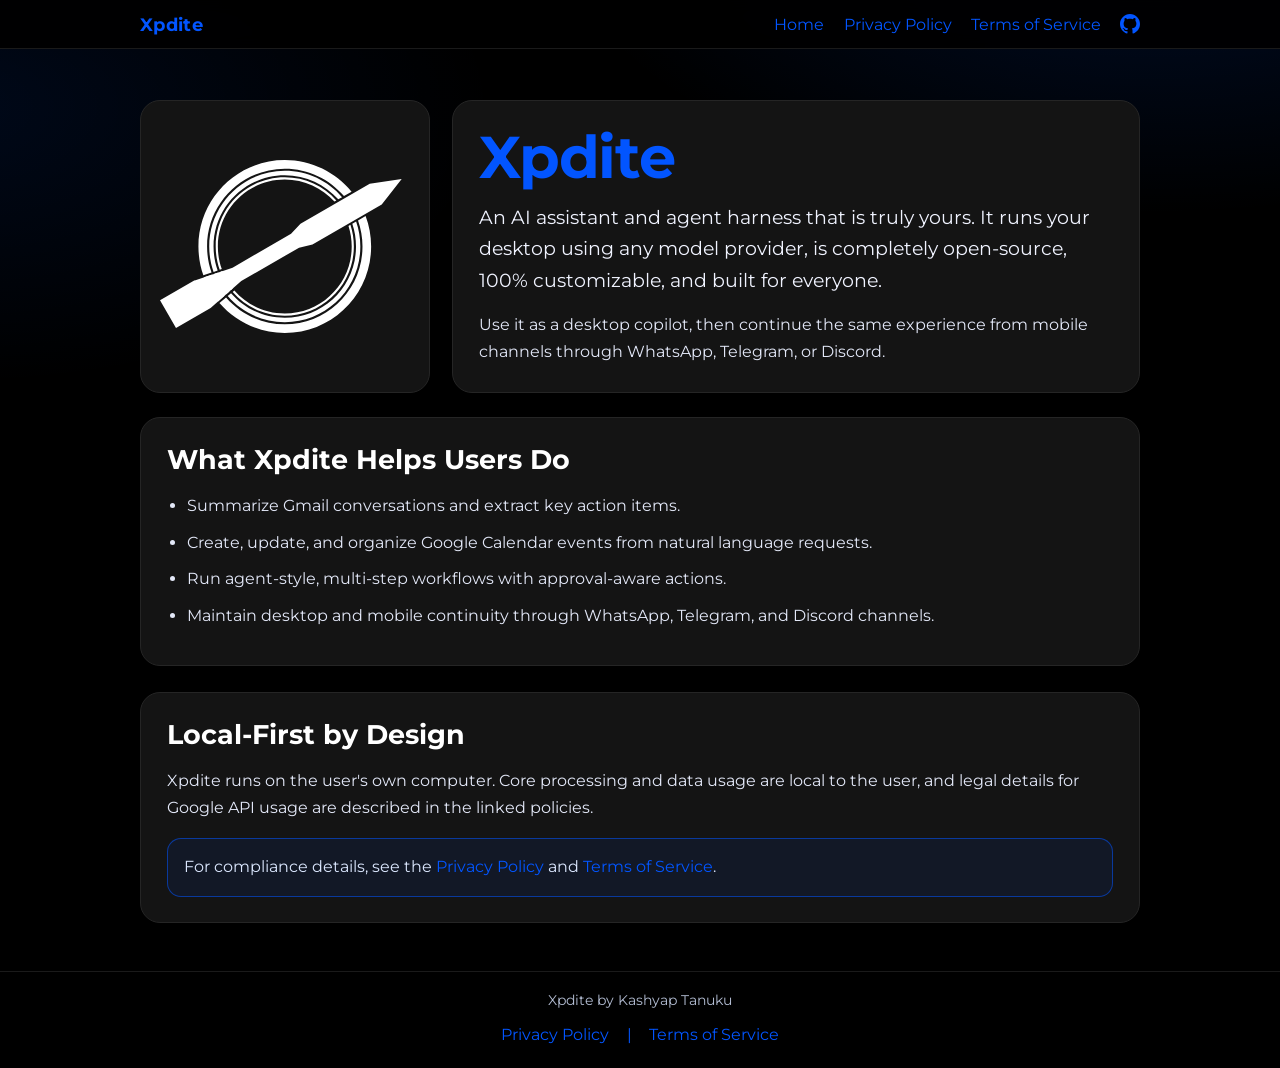
==== Xpdite/index.html @ 67a749cd "add: added xpdite landing page, privacy page, and tos page for google auth" ====
<!DOCTYPE html>
<html lang="en">
<head>
    <meta charset="UTF-8">
    <meta name="viewport" content="width=device-width, initial-scale=1.0">
    <meta name="description" content="Xpdite is an AI-powered desktop assistant and agent harness for Gmail summaries, Google Calendar scheduling, and local-first workflows.">
    <meta name="robots" content="index, follow">
    <title>Xpdite | Application Home Page</title>
    <link rel="icon" type="images/x-icon" href="../icons/kashPfpFit.png">
    <link href="https://fonts.googleapis.com/css2?family=Montserrat:wght@500;600;700&family=Open+Sans:wght@600&display=swap" rel="stylesheet">
    <link rel="stylesheet" href="../style.css">
    <link rel="stylesheet" href="./xpdite.css">
</head>
<body class="xpdite-body">
    <div class="xpdite-background">
        <header class="xpdite-topbar">
            <div class="xpdite-topbar-inner">
                <a class="xpdite-brand" href="/Xpdite">Xpdite</a>
                <nav class="xpdite-nav" aria-label="Xpdite legal navigation">
                    <a href="/Xpdite">Home</a>
                    <a href="/Xpdite/privacy">Privacy Policy</a>
                    <a href="/Xpdite/tos">Terms of Service</a>
                    <a class="xpdite-github-logo" href="https://github.com/KashyapTan/Xpdite" target="_blank">
                            <svg   width="120" height="120" viewBox="0 0 24 24" fill="none" xmlns="http://www.w3.org/2000/svg">
                                <path
                                id="github-logo" d="M12 0C5.374 0 0 5.373 0 12C0 17.302 3.438 21.8 8.207 23.387C8.806 23.498 9 23.126 9 22.81V20.576C5.662 21.302 4.967 19.16 4.967 19.16C4.421 17.773 3.634 17.404 3.634 17.404C2.545 16.659 3.717 16.675 3.717 16.675C4.922 16.759 5.556 17.912 5.556 17.912C6.626 19.746 8.363 19.216 9.048 18.909C9.155 18.134 9.466 17.604 9.81 17.305C7.145 17 4.343 15.971 4.343 11.374C4.343 10.063 4.812 8.993 5.579 8.153C5.455 7.85 5.044 6.629 5.696 4.977C5.696 4.977 6.704 4.655 8.997 6.207C9.954 5.941 10.98 5.808 12 5.803C13.02 5.808 14.047 5.941 15.006 6.207C17.297 4.655 18.303 4.977 18.303 4.977C18.956 6.63 18.545 7.851 18.421 8.153C19.191 8.993 19.656 10.064 19.656 11.374C19.656 15.983 16.849 16.998 14.177 17.295C14.607 17.667 15 18.397 15 19.517V22.81C15 23.129 15.192 23.504 15.801 23.386C20.566 21.797 24 17.3 24 12C24 5.373 18.627 0 12 0Z"
                                />
                            </svg>
                        </a>
                </nav>
            </div>
        </header>

        <main class="xpdite-shell">
            <section class="xpdite-hero" aria-labelledby="xpdite-title">
                <div class="xpdite-logo-card">
                    <img class="xpdite-logo" src="../icons/xpdite-logo-black-bg.svg" alt="Xpdite logo">
                </div>

                <article class="xpdite-card">
                    <h1 class="xpdite-title" id="xpdite-title">Xpdite</h1>
                    <p class="xpdite-subtitle">
                        An AI assistant and agent harness that is truly yours. 
                        It runs your desktop using any model provider, is completely open-source, 100% customizable, 
                        and built for everyone. 
                    </p>
                    <p class="xpdite-body-text">
                        Use it as a desktop copilot, then continue the same experience 
                        from mobile channels through WhatsApp, Telegram, or Discord.
                    </p>
                </article>
            </section>

            <section class="xpdite-card" aria-labelledby="features-title">
                <h2 class="xpdite-section-title" id="features-title">What Xpdite Helps Users Do</h2>
                <ul class="xpdite-list">
                    <li>Summarize Gmail conversations and extract key action items.</li>
                    <li>Create, update, and organize Google Calendar events from natural language requests.</li>
                    <li>Run agent-style, multi-step workflows with approval-aware actions.</li>
                    <li>Maintain desktop and mobile continuity through WhatsApp, Telegram, and Discord channels.</li>
                </ul>
            </section>

            <section class="xpdite-card" aria-labelledby="privacy-overview-title">
                <h2 class="xpdite-section-title" id="privacy-overview-title">Local-First by Design</h2>
                <p class="xpdite-body-text">
                    Xpdite runs on the user's own computer. Core processing and data usage are local to the user,
                    and legal details for Google API usage are described in the linked policies.
                </p>
                <p class="xpdite-note">
                    For compliance details, see the
                    <a class="xpdite-link" href="/Xpdite/privacy">Privacy Policy</a>
                    and
                    <a class="xpdite-link" href="/Xpdite/tos">Terms of Service</a>.
                </p>
            </section>
        </main>

        <footer class="xpdite-footer">
            <div class="xpdite-footer-inner">
                <span class="xpdite-footer-copy">Xpdite by Kashyap Tanuku</span>
                <div class="xpdite-footer-links">
                    <a href="/Xpdite/privacy">Privacy Policy</a>
                    <p class="xpdite-footer-divider">|</p>
                    <a href="/Xpdite/tos">Terms of Service</a>
                </div>
            </div>
        </footer>
    </div>
</body>
</html>
---- style.css ----
﻿:root{
    font-size: 16px;
    font-family: 'Montserrat', sans-serif;
    --blue: #0255FF;
    --purple: #682ae9;
    --bg-rgb: 14,18,18;
    --cont-hp: #0e1212;
    --transtion-time: 800ms;
    --skills-box-width: calc(100vw/4);
    --skills-box-height: calc(100vw/6);
}

body{
    height: 100vh;
    width: 100vw;
    margin:0;
    overflow-x: hidden;
}


/* firefox scroll bar*/
html{
    scrollbar-width: thin;
    scrollbar-color: var(--blue) var(--cont-hp);
}

/* other browsers scroll bar */
html::-webkit-scrollbar{
    width: 0.4166666666666667vw;
}
html::-webkit-scrollbar-thumb{
    background-color: var(--blue);
}
/* html::-webkit-scrollbar-thumb:hover{
    background-color: #0256ffdc;
} */
html::-webkit-scrollbar-track{
    background-color: var(--cont-hp);
}

p{
    margin: 0;
}

/* header */
.card-container{
    width: 100vw;
    height: 100vh;
}
header{
    display: block;
}

.header-bg {
    position: fixed;
    top: 0;
    left: 0;
    width: 100%;
    height: 3rem;
    z-index: 999;
    background-color: rgba(255,255,255,0.05);
}

.header-container{
    display: flex;
    align-items: center;
    justify-content: space-between;
    height: 3rem;
    margin: 0 auto;
    padding-left: 0.3vw;
    /* background-color: var(--cont-hp); */
    background-color: black;
}

.header-navbar {
    position: fixed;
    display: flex;
    align-items: center;
    margin: 0 auto;
    /* left: 76.7%; ORIGINAL LEFT*/
    right: 5em;
    transform: translateX(200%);
    transition: transform var(--transtion-time) ease-in, var(--transtion-time); 
}

.translate-right{
    transform: translateX(200%);
}

.translate-left{
    transform: translateX(0%);
}

ul{
    list-style: none;
}
.header-navbar{
    z-index: 999;
    opacity: 0;
}

.nav-elements{
    display: flex;
    align-items: center;
    justify-content: center;
    flex-direction: row;
    color: #0255FF;
    gap: 1.5em;
    padding: 0;
    margin: 0;
}

.nav-elements li a{
    position: relative;
    text-decoration: none;
    color: #0255FF;
    transition: color .4s ease-out;

}

.nav-elements li a:hover{
    color:#EEEEEE;
}

.logo-space{
    position: fixed;
    z-index: 999;
    margin-top: 0.1%;
}

.social-logos{
    margin-top: 1.5%;

}

.social-logos svg path{
    position: relative;
    fill: var(--blue);
    transition: fill .4s ease-out;
}

.social-logos:hover svg path {
    fill: #EEEEEE;
    transition: fill .4s ease-out;
}

img.kash-logo{
    width: 80px;
    height: 34.5px;
    display: block; 
}

img.menu-logo{
    margin-top: -13%;
    width: 34.5px;
    height: 34.5px;
    display: block;
    transition: var(--transtion-time);
    cursor: pointer;
}

.navbar-space{
    position: fixed;
    z-index: 999;
    margin-top: 0.35%;
    right:1vw;
}

.nav-link{
    cursor: pointer;
}

/* home page */
.homepage{
    height:100vh;
    width: 100vw;
    /* background-color: var(--cont-hp) */
    background-color: black;
}
.home-page-bg-image{
    position: absolute;
    width: 100vw;
    height: 100vh;
}

.intro-text{
    width: 100vw;
    height: 100vh;
    position: absolute;
    color:white;
    display: flex;
    justify-content: center;
    align-items:center;
    font-size: 5vw;
}

.intro-text-container{
    position: absolute;
    display: flex;
    flex-direction: column;
    align-items: center;
    width: fit-content;
    height: fit-content;
}

.full-stack-text{
    color: var(--blue)
}

/* page 1 */
.page-1{
    height: 100vh;
    width: 100vw;
    /* background-color: rgb(19, 19, 19); */
    background-color: black;
    display: flex;
    justify-content: center;
    align-items: center;
}

svg.turb{
    width: 100vw;
    height: 100vh;
    z-index: -1;
}

.displacement {
    filter: url(#displacementFilter);
}
.about-me-text-container{
    position: absolute;
    width: 80vw;
    height: 80vh;
    z-index: 1;
    container-type: inline-size;
    display: flex;
    align-items: center;
    justify-content: center;
}
.aboutme-text{
    color: white;
    font-size: 4.2cqi;
    text-wrap: balance;
}
.blue-text{
    color: var(--blue);
}

/* page 2 */
.container{
    display: flex;
    height: 100vh;
    width: 100vw;
    gap:4vmin;
    background-color: black;
}

section.card-holder-section{
    width: 50vw;
    padding: 5vw 1vw;
    display: block;
    display: flex;
    align-items: center;
}
section.card-holder-section-holder{
    width: 12vw;
    padding: 5vw 1vw;
    display: block;
    display: flex;
    align-items: center;
}

section.card-holder-section-holder svg{
    width: fit-content;
    height: 75vh;
}
section.card-holder-section-holder img{
    width: fit-content;
    height: 75vh;
}

section.card-holder-section svg{
    width: fit-content;
    height: 75vh;
}
section.card-holder-section > img{
    width: fit-content;
    height: 75vh;
}
.small-github-icon-link{
    width: 10px;
    height: 10px;
    align-self: flex-end;
}


.scroll-progress{
position: absolute;
width: 47vw;

}

.scroll-container{
    width: 100%;
    height: 3rem;
    position: absolute;
    display: flex;
    justify-content: center;
    align-items: center;
}

mask{
    width: 0;
}

section.projects-text{
    
    position: relative;
    color: white;
    font-size: 15vh;
    margin-right: 15vw;
    width: fit-content;
    display: flex;
    justify-content: center;
    flex-direction: column;
    text-align: left;
}
section.projects-text-2{
    position: relative;
    color: white;
    font-size: 15vh;
    margin-left: 50vw;
    width: fit-content;
    display: flex;
    justify-content: center;
    flex-direction: column;
    text-align: right;
}

span#explanation-text{
    position: relative;
    color: white;
    font-size: 2vh;
    padding-left: 12.5vw;
    opacity: 0.5;
}

    
span#word1{
    position: relative;
    padding-left: 12vw;
    
}

span#word2{
    position: relative;
    padding-left: 12vw;
    color:var(--blue);

}

/* page 3*/
/* .skills-page{
    height: 100vh;
    width: 100vw;
    background-color: black;
} */
.skills-page-container{
    display: flex;
    height: 100vh;
    width: 100vw;
    gap:4vmin;
    background-color: black;
}

.page-3{
    height: 100vh;
    width: 100vw;
    background-color: black;
}
.skills-page-text-container{
    position: absolute;
    width: 100%;
    height: 100%;
    display: flex;
    justify-content: center;
    align-items: center;
    flex-direction: column;
}
.skills-page-text-box{
    display: flex;
    flex-direction: row;
    justify-content: center;
    gap: 1vw;
    width: 40vw;
    font-size: 3.2vw;
    color: white;
    text-align: center;
}
.explore-text{
    color: white;
    font-size: 1vw;
    opacity: 0.5;
}
/* .top-positioned-text, .bottom-positioned-text {

    display: flex;
    justify-content: space-between;
    width: 80vw;
  }
.bottom-positioned-text{
    align-items: flex-end;
}
.top-left-text{
    width: fit-content;
    height: fit-content;
    color: white;
    padding-top: 2.8rem;
    font-size: 5rem;
}
.top-right-text{
    width: fit-content;
    height: fit-content;
    color: var(--blue);
    padding-top: 2.8rem;
    font-size: 5rem;

}
.bottom-left-text{
    width: fit-content;
    height: fit-content;
    color: var(--blue);
    font-size: 5rem;
    padding-bottom: 2.8rem;
}
.bottom-right-text{
    width: fit-content;
    height: fit-content;
    color: white;
    font-size: 5rem;
    padding-bottom: 2.8rem;
} */


.skills-container{
    /* padding-top: 3rem; */
    width: 100vw;
    height: 100vh;
    position: absolute;
}

.skills-header h1{
    margin-bottom: 1rem;
}
.skills-box{
    opacity: 1;
}

.front-end-skills{
    background-color: rgba(255, 255, 255, 0.95);
    position: absolute;
    width: var(--skills-box-width);
    height: var(--skills-box-height);
    top:calc((var(--skills-box-height)*0.03));
    left: calc(50vw - (var(--skills-box-width)/2));
    border-radius: 8px;
    display: flex;
    align-items: center;
    justify-content: center;
    opacity: 1;
    z-index: 6;
}
.front-end-skills-text{
    background-color: white;
    width: 95%;
    height: 93%;
    border-radius: 8px;
    display: flex;
    align-items: center;
    flex-direction: column;
}

.back-end-skills{
    background-color: rgba(255, 255, 255, 0.95);
    position: absolute;
    width: var(--skills-box-width);
    height: var(--skills-box-height);
    top: calc(50vh - (var(--skills-box-height)/2));
    left: calc(((var(--skills-box-width)*(0.1))));
    border-radius: 8px;
    display: flex;
    align-items: center;
    justify-content: center;
    opacity: 0.1;
}
.back-end-skills-text{
    background-color: white;
    width: 95%;
    height: 93%;
    border-radius: 8px;
    display: flex;
    align-items: center;
    flex-direction: column;
}
.data-management-api-skills{
    background-color: rgba(255, 255, 255, 0.95);
    position: absolute;
    width: var(--skills-box-width);
    height: var(--skills-box-height);
    top: calc(50vh - (var(--skills-box-height)/2));
    left: calc(100vw - (var(--skills-box-width)*1.1));
    border-radius: 8px;
    display: flex;
    align-items: center;
    justify-content: center;
    opacity: 0.1;
}
.data-management-api-skills-text{
    background-color: white;
    width: 95%;
    height: 93%;
    border-radius: 8px;
    display: flex;
    align-items: center;
    flex-direction: column;
}
.functional-skills{
    background-color: rgba(255, 255, 255, 0.95);
    position: absolute;
    width: var(--skills-box-width);
    height: var(--skills-box-height);
    top:calc(100vh - (var(--skills-box-height)*1.03));
    left: calc(50vw - (var(--skills-box-width)/2));
    /* left: 37.5vw; */
    border-radius: 8px;
    display: flex;
    align-items: center;
    justify-content: center;
    opacity: 0.1;
}
.dev-tools-text{
    background-color: white;
    width: 95%;
    height: 93%;
    border-radius: 8px;
    display: flex;
    align-items: center;
    flex-direction: column;
}


.text-container{
    display: flex;
    flex-direction: row;
    justify-content: space-around;
    width: 100%;
}
.list-of-front-end-skills-1,
.list-of-back-end-skills-1,
.list-of-data-api-1,
.list-of-tools-1,
.list-of-front-end-skills-2,
.list-of-back-end-skills-2,
.list-of-data-api-2,
.list-of-tools-2{
    margin: 0;
    padding: 0;
}
.list-of-front-end-skills-1 li,
.list-of-back-end-skills-1  li,
.list-of-data-api-1  li,
.list-of-tools-1  li,
.list-of-front-end-skills-2  li,
.list-of-back-end-skills-2  li,
.list-of-data-api-2  li,
.list-of-tools-2  li{
    padding: 0.7rem;
}


/* page 4 */
.page-4{
    height: 100vh;
    width: 100vw;
    background-color: white;
    display: flex;
    align-items: center;
    justify-content: left;
    margin: 0;
    padding: 0;
    overflow: hidden;
}

form{
    /* background: #1B1C24; */
    background: black;
    display: flex;
    flex-direction: column;
    justify-content: center;
    height: 100vh;
    width: 60vw;
    margin: 0;
    padding: 0 10%;
    box-sizing: border-box;
}

form h1{
    margin: 0;
    padding: 0;
    color: white;
    margin-bottom: 30px;
    font-size: clamp(40px, 5vw, 60px);
}

form input, form textarea{
    border: 0;
    margin: 10px 0;
    padding: 20px 0;
    outline: none;
    background:none;
    padding-left: 3px;
    font-size: 16px;
    border-bottom: 1px solid white;
    width: 100%;
}

form input#name, form input#email, form textarea#message{
    font-family: 'Montserrat', sans-serif;
    color: rgba(255, 255, 255, 0.75)

}

form input::placeholder{
    font-family: 'Montserrat', sans-serif;
    color: rgb(170, 170, 170);

}

form textarea::placeholder{
    font-family: 'Montserrat', sans-serif;
    color: rgb(170, 170, 170);
}

form button{
    padding: 15px;
    color: white;
    background-color: var(--blue);
    font-size: 18px;
    font-family: 'Montserrat', sans-serif;
    border: 0;
    outline: none;
    cursor: pointer;
    width: min(200px, 100%);
    margin-top: 20px;
}



/* .dialog-text{
    position: relative;
    margin-left: 5px;
    padding: 0;
    width: 115px;
    pointer-events: none;
    color: var(--blue);
    border: 0;
    background: none;
    opacity: 0.5;
    transition: 600ms;
}
.email-image{
    display: flex;
}

.email-image:hover{
    cursor: pointer;
} */
/* ... other styles ... */



.dialog-text {
    position: absolute;
    margin-left: 5px;
    padding: 0;
    width: 115px;
    pointer-events: none;
    color: var(--blue);
    border: 0;
    background: none;
    opacity: 0.5;
    transition: 800ms;
    top: 50px;
    left: calc(100% + 5px);
    pointer-events: none;
}

.email-image {
    display: flex;
}

.email-image:hover{
    cursor: pointer;
} 
.social-icon-track-container {
    width: 40vw;
    height: 100vh;
    display: flex;
    flex-direction: row;
    align-items: center;
    justify-content: center;
    gap: 9vw;
    position: relative;
    overflow: hidden;
}

.social-images {
    display: flex;
    align-items: center;
    justify-content: center;
    width: fit-content;
    height: 100%;
}

.socials-bg-text {
    writing-mode: vertical-rl;
    transform: rotate(180deg);
    font-size: clamp(180px, 18vh, 22vh);
    letter-spacing: 0.5rem;
    color: #EEEEEE;
    white-space: nowrap;
    display: block;
    line-height: 1;
    text-align: center;
}

li.social-icons {
    position: relative;
    width: clamp(140px, 8vw, 140px);
    z-index: 2;
    transition: transform 0.3s ease;
}

li.social-icons:hover {
    transform: scale(1.1);
}

li.social-icons svg {
    width: 100%;
    height: auto;
}

.social-icon-track {
    display: flex;
    flex-direction: column;
    gap: 9vh;
    padding: 0;
    margin: 0;
    z-index: 2;
    list-style: none;
    align-items: center;
}





/* Portfolio Card Styles */
:root {
    --card-bg: #141414;
    --card-text-white: #ffffff;
    --card-text-dim: #aaaaaa;
}

.card {
    width: 480px;
    min-height: 720px;
    background-color: var(--card-bg);
    color: var(--card-text-white);
    padding: 45px 20px 45px 20px;
    border-radius: 24px;
    display: flex;
    flex-direction: column;
    box-sizing: border-box;
    border: 1px solid #252525;
}
.company-header {
    font-size: 33px; 
    font-weight: 700;
    margin-bottom: 8px;
    text-transform: uppercase;
    letter-spacing: -1.5px;
    line-height: 1.1;
    color: var(--blue);
}

.role-subtitle {
    font-size: 22px; 
    font-weight: 400;
    margin: 0 0 30px 0;
    color: var(--card-text-dim);
    text-transform: uppercase;
    letter-spacing: 2px;
}

.mission-statement {
    font-size: 20px;
    line-height: 1.4;
    margin-bottom: 30px;
    color: var(--card-text-white);
    font-weight: 500;
}

.tech-list {
    list-style: none;
    padding: 0 !important;
    margin: 0 0 30px 0;
    font-size: 18px;
    line-height: 1.6;
    color: #efefef;
    flex-grow: 1; 
}

.tech-list li {
    position: relative;
    padding-left: 22px;
    margin-bottom: 8px;
}

.tech-list li::before {
    content: "•";
    position: absolute;
    left: 0;
    color: var(--card-text-dim);
}

.footer-icons {
    display: flex;
    gap: 32px;
    margin-top: auto; 
    align-items: center;
    justify-content: center;
    height: 60px;
    flex-wrap: wrap;
}

.icon-svg {
    width: 45px;
    height: 45px;
    object-fit: contain;
}


/* Skills Grid Styles */
.tech-grid {
    display: grid;
    grid-template-columns: 1fr 1fr;
    margin-top: 15px;
    list-style: none;
    padding: 0;
    flex-grow: 1;
    width: 100%;
    align-content: space-between;
}

.tech-grid-item {
    display: flex;
    align-items: center;
    /* justify-content: space-between; */
    gap: 15px;
    width: 100%;
    padding: 0 5px;
    font-size: 21px;
    color: var(--card-text-white);
    font-weight: 500;
    box-sizing: border-box;
}

.tech-grid-icon {
    width: 35px;
    height: 35px;
    object-fit: contain;
    flex-shrink: 0;
}
.skills-page .company-header {
    text-transform: none !important;
    letter-spacing: -1px !important;
    font-size: 50px !important;
    margin-bottom: 25px !important;
}

@media (max-width: 1024px) {
    .page-4 {
        flex-direction: column;
        justify-content: flex-start;
        height: auto;
        min-height: 100vh;
    }
    form {
        width: 100vw;
        height: auto;
        padding: 80px 10%;
    }
    .social-icon-track-container {
        width: 100vw;
        height: auto;
        padding: 80px 0;
        min-height: 300px;
    }
    .social-icon-track {
        flex-direction: row;
        justify-content: center;
        gap: 40px;
        flex-wrap: wrap;
    }
    li.social-icons {
        width: 60px;
    }
    .socials-bg-text {
        font-size: 15vw;
        transform: none;
        writing-mode: horizontal-tb;
        position: relative;
        margin-bottom: 30px;
    }
    .social-images {
        position: relative;
        height: auto;
        flex-direction: column;
    }
    .social-icon-track-container {
        flex-direction: column;
    }
}
---- Xpdite/xpdite.css ----
/* Shared styles for the Xpdite compliance pages */

:root {
    --xpdite-surface: #141414;
    --xpdite-surface-soft: #0e1212;
    --xpdite-border: #252525;
    --xpdite-text: #ffffff;
    --xpdite-text-dim: #b3bdd3;
}

body.xpdite-body {
    margin: 0;
    width: 100%;
    height: auto;
    min-height: 100vh;
    color: var(--xpdite-text);
    background-color: #000000;
    font-family: 'Montserrat', sans-serif;
}

.xpdite-body *,
.xpdite-body *::before,
.xpdite-body *::after {
    box-sizing: border-box;
}

.xpdite-background {
    min-height: 100vh;
    width: 100%;
    background:
        radial-gradient(1000px 500px at 90% -8%, rgba(2, 85, 255, 0.16), rgba(2, 85, 255, 0) 60%),
        radial-gradient(900px 450px at -5% 10%, rgba(2, 85, 255, 0.1), rgba(2, 85, 255, 0) 62%),
        #000000;
}

.xpdite-topbar {
    position: sticky;
    top: 0;
    z-index: 1000;
    border-bottom: 1px solid #1a1a1a;
    background-color: rgba(0, 0, 0, 0.9);
    backdrop-filter: blur(8px);
}

.xpdite-topbar-inner {
    max-width: 1040px;
    margin: 0 auto;
    min-height: 3rem;
    padding: 0.65rem 1.25rem;
    display: flex;
    align-items: center;
    justify-content: space-between;
    gap: 1rem;
}

.xpdite-brand {
    color: var(--blue);
    font-size: 1.12rem;
    font-weight: 700;
    text-decoration: none;
    letter-spacing: 0.02em;
}

.xpdite-nav {
    display: flex;
    align-items: center;
    gap: 1.2rem;
    flex-wrap: wrap;
    justify-content: flex-end;
}

.xpdite-nav a,
.xpdite-footer-links a,
.xpdite-link {
    color: var(--blue);
    text-decoration: none;
    transition: color 0.25s ease;
}

.xpdite-nav a:hover,
.xpdite-footer-links a:hover,
.xpdite-link:hover {
    color: #eeeeee;
}

.xpdite-shell {
    max-width: 1040px;
    margin: 0 auto;
    padding: 3.2rem 1.25rem 2.5rem;
    display: flex;
    flex-direction: column;
    gap: 1.5rem;
}

.xpdite-hero {
    display: grid;
    grid-template-columns: minmax(0, 1fr);
    gap: 1.4rem;
    align-items: stretch;
}

.xpdite-logo-card,
.xpdite-card,
.xpdite-legal-card {
    background-color: var(--xpdite-surface);
    border: 1px solid var(--xpdite-border);
    border-radius: 20px;
}

.xpdite-logo-card {
    display: flex;
    align-items: center;
    justify-content: center;
    padding: 1.2rem;
}

.xpdite-logo {
    width: min(100%, 250px);
    height: auto;
}

.xpdite-card,
.xpdite-legal-card {
    padding: 1.6rem;
}

.xpdite-eyebrow {
    margin: 0 0 0.6rem;
    color: var(--xpdite-text-dim);
    font-size: 0.92rem;
    letter-spacing: 0.03em;
    text-transform: uppercase;
}

.xpdite-title {
    margin: 0;
    color: var(--blue);
    font-size: clamp(2rem, 6vw, 3.7rem);
    line-height: 1.02;
    letter-spacing: -0.02em;
}

.xpdite-subtitle {
    margin: 0.9rem 0 0;
    color: #f0f3ff;
    font-size: clamp(1rem, 2.2vw, 1.2rem);
    line-height: 1.65;
}

.xpdite-section-title {
    margin: 0;
    font-size: clamp(1.2rem, 3vw, 1.7rem);
    line-height: 1.25;
    color: #ffffff;
}

.xpdite-body-text {
    margin: 0.9rem 0 0;
    color: #e3e8f8;
    line-height: 1.72;
}

.xpdite-list {
    margin: 1rem 0 0;
    padding-left: 1.3rem;
    list-style: disc;
    color: #e3e8f8;
}

.xpdite-list li {
    margin: 0.65rem 0;
    line-height: 1.64;
}

.xpdite-note {
    margin-top: 1rem;
    padding: 0.95rem 1rem;
    border-radius: 14px;
    border: 1px solid rgba(2, 85, 255, 0.55);
    background-color: rgba(2, 85, 255, 0.08);
    color: #dce8ff;
    line-height: 1.65;
}

.xpdite-policy-callout {
    margin: 1rem 0 0;
    border-left: 3px solid var(--blue);
    padding: 0.2rem 0 0.2rem 0.95rem;
    color: #e5ecff;
    line-height: 1.7;
}

.xpdite-license-text {
    margin: 1rem 0 0;
    white-space: pre-wrap;
    word-break: break-word;
    color: #e3e8f8;
    line-height: 1.72;
    font-family: 'Montserrat', sans-serif;
}

.xpdite-legal-card + .xpdite-legal-card,
.xpdite-card + .xpdite-card {
    margin-top: 0.1rem;
}

.xpdite-footer {
    border-top: 1px solid #1a1a1a;
    margin-top: 0.5rem;
}

.xpdite-footer-inner {
    max-width: 1040px;
    margin: 0 auto;
    padding: 1.15rem 1.25rem 1.5rem;
    display: flex;
    flex-direction: column;
    align-items: center;
    justify-content: space-between;
    gap: 1rem;
    flex-wrap: wrap;
}

.xpdite-footer-copy {
    color: var(--xpdite-text-dim);
    font-size: 0.9rem;
}

.xpdite-footer-links {
    display: flex;
    align-items: center;
    gap: 1.1rem;
    flex-wrap: wrap;
}
.xpdite-footer-divider{
    color: var(--blue);
}
.xpdite-github-logo{
    width: 20px;
    height: 20px;
}
.xpdite-github-logo svg{
    fill: var(--blue);
    width: 100%;
    height: 100%;
}

@media (min-width: 860px) {
    .xpdite-hero {
        grid-template-columns: 290px minmax(0, 1fr);
    }
}

@media (max-width: 650px) {
    .xpdite-topbar-inner {
        align-items: flex-start;
        flex-direction: column;
    }

    .xpdite-nav {
        width: 100%;
        justify-content: flex-start;
    }

    .xpdite-shell {
        padding-top: 2.4rem;
    }

    .xpdite-card,
    .xpdite-legal-card {
        padding: 1.2rem;
    }
}
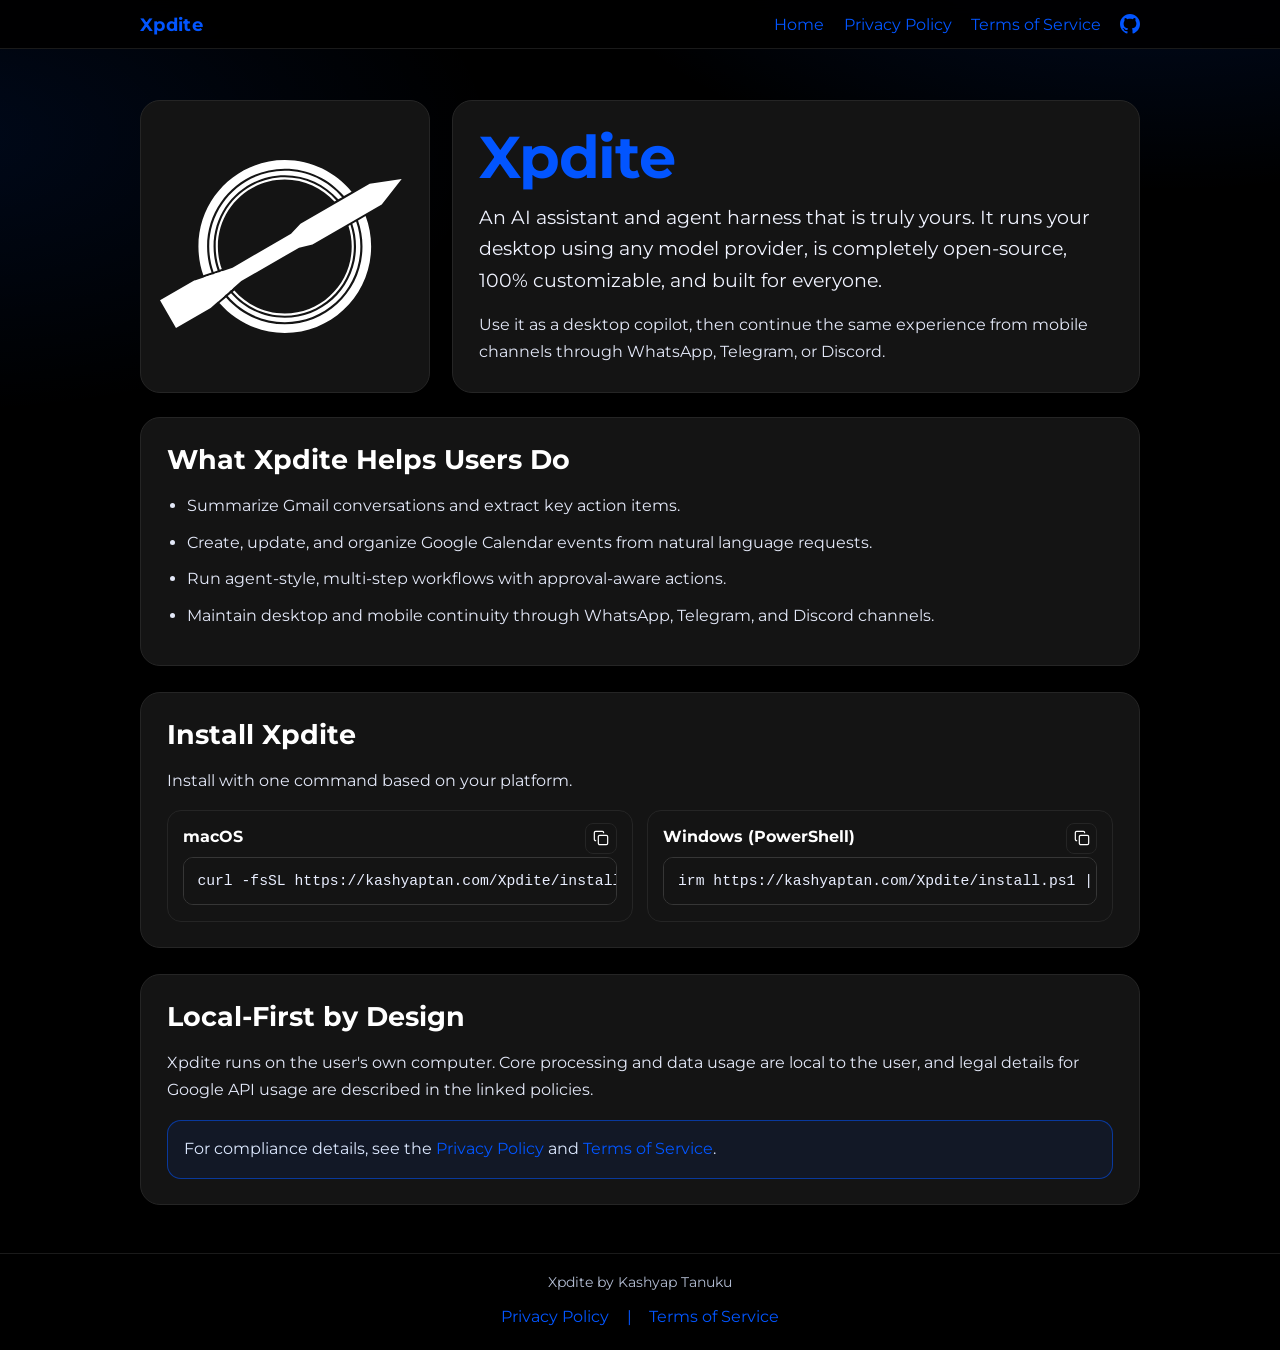
==== commit 01c68939: "add: Added new install scripts and updated website to include them" ====
--- a/Xpdite/index.html
+++ b/Xpdite/index.html
@@ -61,6 +61,45 @@
                 </ul>
             </section>
 
+            <section class="xpdite-card" aria-labelledby="install-title">
+                <h2 class="xpdite-section-title" id="install-title">Install Xpdite</h2>
+                <p class="xpdite-body-text">
+                    Install with one command based on your platform.
+                </p>
+                <div class="xpdite-install-grid">
+                    <article class="xpdite-install-item" aria-label="Install on macOS">
+                        <h3 class="xpdite-install-label">macOS</h3>
+                        <button
+                            class="xpdite-copy-btn"
+                            type="button"
+                            aria-label="Copy macOS install command"
+                            data-copy-command="curl -fsSL https://kashyaptan.com/Xpdite/install.sh | bash"
+                        >
+                            <svg width="24" height="24" viewBox="0 0 24 24" fill="none" stroke="currentColor" stroke-width="2" stroke-linecap="round" stroke-linejoin="round" aria-hidden="true" focusable="false" xmlns="http://www.w3.org/2000/svg">
+                                <rect width="14" height="14" x="8" y="8" rx="2" ry="2"></rect>
+                                <path d="M4 16c-1.1 0-2-.9-2-2V4c0-1.1.9-2 2-2h10c1.1 0 2 .9 2 2"></path>
+                            </svg>
+                        </button>
+                        <pre class="xpdite-code-block"><code>curl -fsSL https://kashyaptan.com/Xpdite/install.sh | bash</code></pre>
+                    </article>
+                    <article class="xpdite-install-item" aria-label="Install on Windows PowerShell">
+                        <h3 class="xpdite-install-label">Windows (PowerShell)</h3>
+                        <button
+                            class="xpdite-copy-btn"
+                            type="button"
+                            aria-label="Copy Windows install command"
+                            data-copy-command="irm https://kashyaptan.com/Xpdite/install.ps1 | iex"
+                        >
+                            <svg width="24" height="24" viewBox="0 0 24 24" fill="none" stroke="currentColor" stroke-width="2" stroke-linecap="round" stroke-linejoin="round" aria-hidden="true" focusable="false" xmlns="http://www.w3.org/2000/svg">
+                                <rect width="14" height="14" x="8" y="8" rx="2" ry="2"></rect>
+                                <path d="M4 16c-1.1 0-2-.9-2-2V4c0-1.1.9-2 2-2h10c1.1 0 2 .9 2 2"></path>
+                            </svg>
+                        </button>
+                        <pre class="xpdite-code-block"><code>irm https://kashyaptan.com/Xpdite/install.ps1 | iex</code></pre>
+                    </article>
+                </div>
+            </section>
+
             <section class="xpdite-card" aria-labelledby="privacy-overview-title">
                 <h2 class="xpdite-section-title" id="privacy-overview-title">Local-First by Design</h2>
                 <p class="xpdite-body-text">
@@ -87,5 +126,71 @@
             </div>
         </footer>
     </div>
+
+    <script>
+        (function () {
+            var copyButtons = document.querySelectorAll('.xpdite-copy-btn');
+
+            function copyText(value) {
+                if (navigator.clipboard && window.isSecureContext) {
+                    return navigator.clipboard.writeText(value);
+                }
+
+                return new Promise(function (resolve, reject) {
+                    var helper = document.createElement('textarea');
+                    helper.value = value;
+                    helper.setAttribute('readonly', '');
+                    helper.style.position = 'fixed';
+                    helper.style.top = '-9999px';
+                    helper.style.left = '-9999px';
+                    document.body.appendChild(helper);
+                    helper.focus();
+                    helper.select();
+
+                    try {
+                        var didCopy = document.execCommand('copy');
+                        document.body.removeChild(helper);
+                        if (!didCopy) {
+                            reject(new Error('Copy command did not succeed'));
+                            return;
+                        }
+                        resolve();
+                    } catch (error) {
+                        document.body.removeChild(helper);
+                        reject(error);
+                    }
+                });
+            }
+
+            copyButtons.forEach(function (button) {
+                var defaultLabel = button.getAttribute('aria-label') || 'Copy command';
+
+                button.addEventListener('click', function () {
+                    var command = button.getAttribute('data-copy-command');
+                    if (!command) {
+                        return;
+                    }
+
+                    copyText(command)
+                        .then(function () {
+                            button.classList.add('is-copied');
+                            button.setAttribute('aria-label', 'Copied');
+
+                            window.setTimeout(function () {
+                                button.classList.remove('is-copied');
+                                button.setAttribute('aria-label', defaultLabel);
+                            }, 1500);
+                        })
+                        .catch(function () {
+                            button.classList.add('is-copy-failed');
+
+                            window.setTimeout(function () {
+                                button.classList.remove('is-copy-failed');
+                            }, 1500);
+                        });
+                });
+            });
+        })();
+    </script>
 </body>
 </html>
--- a/Xpdite/xpdite.css
+++ b/Xpdite/xpdite.css
@@ -182,6 +182,102 @@
     line-height: 1.65;
 }
 
+.xpdite-install-grid {
+    margin-top: 1rem;
+    display: grid;
+    grid-template-columns: minmax(0, 1fr);
+    gap: 0.9rem;
+}
+
+.xpdite-install-item {
+    position: relative;
+    border: 1px solid var(--xpdite-border);
+    border-radius: 14px;
+    background-color: var(--xpdite-surface);
+    padding: 0.95rem;
+}
+
+.xpdite-install-label {
+    margin: 0;
+    padding-right: 2.6rem;
+    color: #ffffff;
+    font-size: 0.98rem;
+    line-height: 1.3;
+}
+
+.xpdite-copy-btn {
+    position: absolute;
+    top: 0.72rem;
+    right: 0.95rem;
+    width: 1.95rem;
+    height: 1.95rem;
+    display: inline-flex;
+    align-items: center;
+    justify-content: center;
+    border-radius: 8px;
+    border: 1px solid var(--xpdite-border);
+    background-color: var(--xpdite-surface);
+    color: white;
+    cursor: pointer;
+    transition: border-color 0.1s ease, background-color 0.1s ease, color 0.1s ease;
+}
+
+.xpdite-copy-btn:hover {
+    border-color: var(--xpdite-text);
+    color: #ffffff;
+}
+
+.xpdite-copy-btn:focus-visible {
+    outline: 2px solid var(--blue);
+    outline-offset: 2px;
+}
+
+.xpdite-copy-btn svg {
+    width: 1rem;
+    height: 1rem;
+    fill: none;
+    stroke: white;
+    stroke-width: 1.8;
+    stroke-linecap: round;
+    stroke-linejoin: round;
+}
+
+.xpdite-copy-btn.is-copied {
+    border-color: rgba(237, 237, 237, 0.8);
+    background-color: rgba(255, 255, 255, 0.14);
+    color: #ffffff;
+}
+
+.xpdite-copy-btn.is-copy-failed {
+    border-color: rgba(230, 98, 98, 0.9);
+    background-color: rgba(120, 24, 24, 0.45);
+    color: #ffd0d0;
+}
+
+.xpdite-code-block {
+    margin: 0.65rem 0 0;
+    padding: 0.75rem 0.85rem;
+    border-radius: 10px;
+    border: 1px solid #363636;
+    background: var(--xpdite-surface);
+    overflow-x: auto;
+}
+
+.xpdite-code-block code {
+    color: #e9eeff;
+    font-family: Consolas, 'Courier New', monospace;
+    font-size: 0.92rem;
+    line-height: 1.5;
+    white-space: pre;
+}
+
+.xpdite-install-help {
+    margin: 0.85rem 0 0;
+    color: var(--xpdite-text-dim);
+    font-size: 0.92rem;
+    line-height: 1.5;
+}
+
 .xpdite-policy-callout {
     margin: 1rem 0 0;
     border-left: 3px solid var(--blue);
@@ -249,6 +345,10 @@
     .xpdite-hero {
         grid-template-columns: 290px minmax(0, 1fr);
     }
+
+    .xpdite-install-grid {
+        grid-template-columns: repeat(2, minmax(0, 1fr));
+    }
 }
 
 @media (max-width: 650px) {
